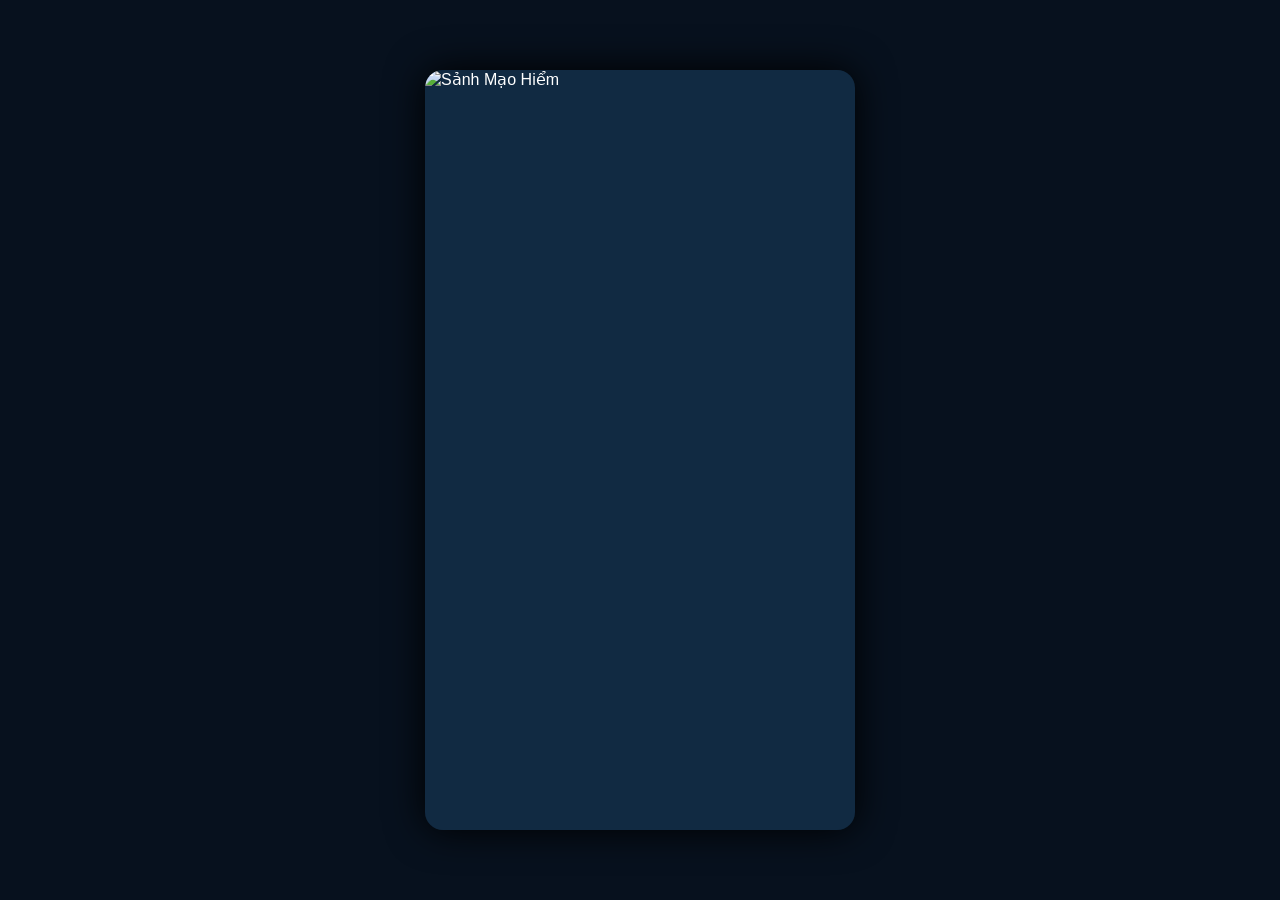
==== index.html @ a499a741 "Add files via upload" ====
<!doctype html>
<html lang="vi">
<head>
  <meta charset="UTF-8">
  <meta name="viewport" content="width=device-width, initial-scale=1.0, maximum-scale=1.0">
  <title>Hero Vanguard - Sáu Hồi Phiêu Lưu</title>
  <link rel="stylesheet" href="style.css">
</head>
<body>
  <main class="game-shell" aria-label="Hero Vanguard">
    <section class="lobby screen-view" id="lobby" aria-label="Sảnh chính">
      <img class="lobby-art" id="lobbyImage" alt="">
      <div class="lobby-hotspots" id="lobbyHotspots"></div>

      <header class="lobby-topbar">
        <button class="lobby-menu" type="button" aria-label="Mở menu"><i></i><i></i><i></i></button>
        <div class="resource-chip energy"><b>ϟ</b><span><strong>28/30</strong><small>21:18</small></span><em>+</em></div>
        <div class="resource-chip crystal"><b>◆</b><strong>100</strong><em>+</em></div>
        <div class="resource-chip gold"><b>●</b><strong>89</strong><em>+</em></div>
        <div class="resource-chip gem"><b>♦</b><strong>0</strong><em>+</em></div>
      </header>

      <aside class="lobby-progress" id="lobbyProgress">
        <small>HÀNH TRÌNH HIỆN TẠI</small>
        <strong id="lobbyAct">Hồi 0</strong>
        <span id="lobbyStatus">Ngày 1 · LV.1 · HP 380/380</span>
      </aside>

      <section class="formation-editor" id="formationEditor" aria-label="Chỉnh sửa đội hình" hidden></section>

      <nav class="lobby-nav" aria-label="Điều hướng sảnh">
        <button type="button" data-route="inventory" aria-label="Trang Bị"><b>▣</b><span>Trang Bị</span></button>
        <button type="button" data-route="formation" aria-label="Đội Hình"><b>♟</b><span>Đội Hình</span></button>
        <button type="button" data-route="adventure" aria-label="Mạo Hiểm"><b>⚔</b><span>Mạo Hiểm</span></button>
        <button type="button" data-route="skills" aria-label="Kỹ Năng"><b>✦</b><span>Kỹ Năng</span></button>
        <button type="button" data-route="guild" aria-label="Công Hội"><b>⚑</b><span>Công Hội</span></button>
      </nav>

      <div class="lobby-toast" id="lobbyToast" role="status" aria-live="polite" hidden></div>
    </section>

    <section class="game screen-view" id="game" hidden>
      <button class="return-lobby" id="returnLobby" type="button" aria-label="Quay về sảnh">‹</button>
      <header class="top-hud">
        <div class="day-track">
          <span>Ngày</span><strong id="dayTop">1</strong>
          <div class="track-line"><i id="dayProgress"></i></div>
          <span class="boss-mark">◆</span>
        </div>
        <div class="act-title" id="actLabel">Hồi 0: Ngoại Ô Làng Gió Nhẹ</div>
      </header>

      <section class="battlefield" aria-label="Chiến trường">
        <div class="enemy-hud" id="enemyHud" hidden>
          <strong>Chuột đồng khổng lồ</strong>
          <div class="health-bar enemy-bar"><i id="enemyHpBar"></i></div>
          <span id="enemyHpText">520 / 520</span>
        </div>

        <div class="party" id="party">
          <div class="fighter tarot" data-member="tarot" data-name="Tarot" hidden>
            <span class="shadow"></span><img src="Assest/characters/Tarot/Tarot.png-transparent.png" alt="Tarot"><span class="effect slash-effect"></span>
          </div>
          <div class="fighter freeran" data-member="freeran" data-name="Frieran" hidden>
            <span class="shadow"></span><img src="Assest/characters/Freeran/freeran-transparent-fixed.png" alt="Frieran"><span class="effect magic-effect"></span>
          </div>
          <div class="fighter elaine" data-member="elaine" data-name="Elaine" hidden>
            <span class="shadow"></span><img src="Assest/characters/Elaine/Elaine-transparent-fixed.png" alt="Elaine"><span class="effect magic-effect"></span>
          </div>
          <div class="fighter mici" data-member="mici" data-name="Mici" data-fighter="mici">
            <span class="shadow"></span><img alt="Mici"><span class="effect slash-effect"></span>
          </div>
        </div>

        <div class="npc elder" id="elder">
          <span class="shadow"></span>
          <div class="elder-sprite">
            <i class="elder-hair"></i><i class="elder-face"></i><i class="elder-body"></i><i class="elder-staff"></i>
          </div>
          <strong>Trưởng làng</strong>
        </div>

        <div class="enemy" id="enemy" hidden>
          <span class="shadow"></span>
          <img id="enemyImage" alt="" hidden>
          <div class="enemy-placeholder" id="enemyPlaceholder" aria-label="Kẻ địch">
            <span class="ear left"></span><span class="ear right"></span>
            <span class="face"><i></i><i></i><b></b></span>
            <span class="body"></span><span class="tail"></span>
          </div>
        </div>

        <section class="dialogue-box" id="dialogueBox" hidden>
          <div class="dialogue-speaker" id="dialogueSpeaker">Trưởng làng</div>
          <p id="dialogueText"></p>
          <div class="dialogue-actions">
            <button class="dialogue-skip" id="dialogueSkip" type="button">Bỏ qua</button>
            <button id="dialogueNext" type="button">Tiếp theo</button>
          </div>
        </section>
      </section>

      <section class="level-up-box" id="levelUpBox" hidden>
        <strong class="level-up-title">Tăng Cấp Tổ Đội</strong>
        <p id="levelUpText">Bắt buộc chọn một trong ba nâng cấp.</p>
        <div class="upgrade-options" id="upgradeOptions"></div>
      </section>

      <section class="level-up-box revive-box" id="reviveBox" hidden>
        <strong class="level-up-title">Tổ Đội Đã Thất Bại</strong>
        <p>Chọn một đánh đổi để hồi sinh với 100% HP và tiếp tục trận đấu.</p>
        <div class="upgrade-options" id="reviveOptions"></div>
      </section>

      <section class="bottom-hud">
        <div class="stats-panel">
          <div class="stat exp-stat"><span class="exp-icon">EXP</span><span class="level-copy"><strong id="partyLevel">LV.1</strong><small id="partyExp">0 / 80</small></span></div>
          <div class="stat hp-stat"><span class="stat-icon">♥</span><span><small>HP</small><strong id="partyHpText">380 / 380</strong></span></div>
          <div class="stat"><span class="stat-icon sword">◆</span><span><small>Công</small><strong id="attackText">107</strong></span></div>
          <div class="stat"><span class="stat-icon shield">◆</span><span><small>Thủ</small><strong id="defenseText">25</strong></span></div>
        </div>

        <div class="buff-panel">
          <span class="buff-icon">◆</span>
          <span class="quest-copy"><small id="questTitle">Nguồn Lương Thực Bị Cắt Đứt</small><strong id="objectiveText">Nhận nhiệm vụ cứu đoàn lương</strong></span>
          <span class="buff-spark">✦</span>
        </div>

        <div class="combat-card">
          <span class="day-tag">Ngày <b id="dayText">1</b></span>
          <p id="combatLog" aria-live="polite">Mici bắt đầu hành trình tại làng Breeze.</p>
        </div>

        <button class="next-day" id="nextDayButton" type="button"><span>Ngày Tiếp Theo</span></button>
      </section>
    </section>
  </main>
  <script src="game.js"></script>
</body>
</html>
---- style.css ----
:root {
  --screen-w: 430px;
  --screen-h: 760px;
  --ink: #08111c;
  --panel: rgba(13, 18, 25, 0.96);
  --ui-panel: #0a1522;
  --ui-panel-2: #111f2d;
  --ui-edge: #02070d;
  --ui-line: #526777;
  --ui-gold: #ffc43d;
  --ui-gold-dark: #9b5b08;
  --ui-blue: #36c4f2;
  --cream: #fff0c8;
  --green-1: #8cf137;
  --green-2: #35b815;
  --blue: #1889ec;
  --fighter-height: clamp(118px, 18vh, 142px);
}

* {
  box-sizing: border-box;
}

html,
body {
  width: 100%;
  min-height: 100%;
  margin: 0;
}

body {
  display: grid;
  place-items: center;
  min-height: 100vh;
  overflow: hidden;
  color: white;
  background: #07111e;
  font-family: "Arial Rounded MT Bold", "Trebuchet MS", Arial, sans-serif;
}

button {
  font: inherit;
}

.game-shell {
  position: relative;
  width: min(100vw, var(--screen-w));
  height: min(100vh, var(--screen-h));
  min-height: 600px;
  overflow: hidden;
  background: #06101b;
  box-shadow: 0 0 38px #000;
}

.screen-view {
  position: absolute;
  inset: 0;
  width: 100%;
  height: 100%;
  transition: opacity 0.24s ease, transform 0.24s ease;
}

.screen-view[hidden] {
  display: none;
}

.screen-view.is-leaving {
  opacity: 0;
  transform: scale(0.985);
}

.screen-view.is-entering {
  animation: screen-enter 0.28s ease both;
}

.lobby {
  z-index: 100;
  overflow: hidden;
  isolation: isolate;
  background: #112a42;
}

.lobby-art {
  display: block;
  width: 100%;
  height: 100%;
  object-fit: cover;
  user-select: none;
  -webkit-user-drag: none;
  transition: opacity 0.18s ease, transform 0.18s ease;
}

.lobby::before,
.lobby::after {
  content: "";
  position: absolute;
  z-index: 2;
  right: 0;
  left: 0;
  pointer-events: none;
}

.lobby::before {
  top: 0;
  height: 82px;
  border-bottom: 3px solid var(--ui-edge);
  background: linear-gradient(180deg, #101b28, #050b12);
  box-shadow: 0 5px 15px rgba(0, 0, 0, 0.42);
}

.lobby::after {
  bottom: 0;
  height: 98px;
  border-top: 3px solid var(--ui-edge);
  background: linear-gradient(180deg, #111d2a, #05090f);
  box-shadow: 0 -6px 18px rgba(0, 0, 0, 0.46);
}

.lobby-art.is-changing {
  opacity: 0.25;
  transform: scale(1.012);
}

.lobby-hotspots,
.lobby-nav {
  position: absolute;
  z-index: 3;
  inset: 0;
  pointer-events: none;
}

.lobby-topbar {
  position: absolute;
  z-index: 5;
  top: 0;
  right: 0;
  left: 0;
  display: grid;
  grid-template-columns: 48px 1.18fr 1fr 0.9fr 0.78fr;
  gap: 5px;
  height: 82px;
  align-items: center;
  padding: 12px 8px 10px;
}

.lobby-menu,
.resource-chip {
  height: 45px;
  border: 2px solid var(--ui-edge);
  border-radius: 11px;
  background: linear-gradient(180deg, var(--ui-panel-2), var(--ui-panel));
  box-shadow: inset 0 0 0 1px #364a5d, 0 3px 0 rgba(0, 0, 0, 0.55);
}

.lobby-menu {
  display: grid;
  place-content: center;
  gap: 4px;
  padding: 0;
}

.lobby-menu i {
  display: block;
  width: 22px;
  height: 4px;
  border-radius: 4px;
  background: #ffd17a;
  box-shadow: 0 1px #6d420b;
}

.resource-chip {
  display: flex;
  min-width: 0;
  align-items: center;
  justify-content: center;
  gap: 5px;
  padding: 4px 5px;
  color: white;
  text-shadow: 0 2px #000;
}

.resource-chip b {
  color: var(--ui-blue);
  font-size: 23px;
  line-height: 1;
}

.resource-chip.crystal b { color: #df35ff; }
.resource-chip.gold b { color: #ffad15; }
.resource-chip.gem b { color: #37ef72; }

.resource-chip span {
  display: grid;
  line-height: 1.05;
}

.resource-chip strong {
  font-size: 12px;
  white-space: nowrap;
}

.resource-chip small {
  color: #c7ff42;
  font-size: 8px;
}

.resource-chip em {
  color: #a8e917;
  font-size: 20px;
  font-style: normal;
  font-weight: 900;
}

.lobby-hotspot,
.lobby-nav button {
  position: absolute;
  cursor: pointer;
  border: 0;
  color: transparent;
  background: transparent;
  pointer-events: auto;
  -webkit-tap-highlight-color: transparent;
}

.lobby-hotspot:focus-visible,
.lobby-nav button:focus-visible {
  outline: 3px solid #ffe67b;
  outline-offset: -3px;
  border-radius: 12px;
  background: rgba(255, 230, 123, 0.12);
}

.lobby-nav button {
  z-index: 5;
  top: auto;
  bottom: 0;
  display: flex;
  height: 98px;
  flex-direction: column;
  align-items: center;
  justify-content: center;
  gap: 6px;
  width: 20%;
  border-right: 2px solid #02060b;
  border-radius: 0;
  color: #eef7ff;
  background: linear-gradient(180deg, #182635, #080e16);
  text-shadow: 0 2px #000;
  box-shadow: inset 0 1px #405264;
  transition: background 0.16s ease, transform 0.16s ease, color 0.16s ease;
}

.lobby-nav button b {
  display: grid;
  width: 44px;
  height: 44px;
  place-items: center;
  border: 2px solid #02060b;
  border-radius: 12px;
  color: #69ccff;
  background: linear-gradient(#2f4a63, #152333);
  box-shadow: inset 0 0 0 2px #60788d;
  font-size: 25px;
  line-height: 1;
}

.lobby-nav button span {
  font-size: 11px;
  font-weight: 800;
  white-space: nowrap;
}

.lobby-nav button[aria-current="page"] {
  color: #fff4c8;
  background: linear-gradient(180deg, #26384b, #0c1420);
  box-shadow: inset 0 3px var(--ui-gold), inset 0 0 0 2px #805212;
}

.lobby-nav button[aria-current="page"] b {
  border-color: #6a3d05;
  color: #fff2a5;
  background: linear-gradient(#7b4c13, #33210c);
  box-shadow: inset 0 0 0 2px var(--ui-gold);
  transform: translateY(-3px);
}

.lobby-nav button:active {
  transform: translateY(2px);
}

.lobby-nav button:nth-child(1) { left: 0; }
.lobby-nav button:nth-child(2) { left: 20%; }
.lobby-nav button:nth-child(3) { left: 40%; }
.lobby-nav button:nth-child(4) { left: 60%; }
.lobby-nav button:nth-child(5) { left: 80%; }

.lobby-progress {
  position: absolute;
  z-index: 4;
  top: 10.5%;
  left: 50%;
  width: 67%;
  min-height: 70px;
  padding: 11px 16px 9px;
  border: 3px solid var(--ui-edge);
  border-radius: 16px;
  color: #fff7db;
  background: linear-gradient(180deg, #172737, #09131e);
  text-align: center;
  text-shadow: 0 2px 2px #000;
  box-shadow: inset 0 0 0 2px var(--ui-gold-dark), 0 5px 15px rgba(0, 0, 0, 0.45);
  transform: translateX(-50%);
  pointer-events: none;
}

.lobby-progress::before,
.lobby-progress::after {
  content: "◆";
  position: absolute;
  top: 50%;
  color: var(--ui-gold);
  font-size: 16px;
  transform: translateY(-50%);
  text-shadow: 0 0 5px #ff8a00;
}

.lobby-progress::before { left: -10px; }
.lobby-progress::after { right: -10px; }

.lobby-progress small,
.lobby-progress strong,
.lobby-progress span {
  display: block;
}

.lobby-progress small {
  color: #ffd76c;
  font-size: 8px;
  letter-spacing: 1px;
}

.lobby-progress strong {
  margin: 3px 0;
  font-size: 16px;
}

.lobby-progress span {
  font-size: 11px;
}

.lobby[data-route="chapters"] .lobby-progress {
  top: 9.5%;
  width: 66%;
  min-height: 58px;
  padding: 8px 12px;
}

.lobby[data-route="chapters"] .lobby-progress small {
  display: none;
}

.lobby[data-route="chapters"] .lobby-progress strong {
  font-size: 12px;
}

.lobby[data-route="chapters"] .lobby-progress span {
  font-size: 9px;
}

.lobby-toast {
  position: absolute;
  z-index: 8;
  right: 8%;
  bottom: 15%;
  left: 8%;
  padding: 11px 15px;
  border: 2px solid #ffcf62;
  border-radius: 14px;
  color: #fff8df;
  background: rgba(9, 20, 34, 0.94);
  text-align: center;
  font-size: 13px;
  font-weight: 800;
  text-shadow: 0 1px #000;
  box-shadow: 0 5px 18px rgba(0, 0, 0, 0.38);
  animation: toast-in 0.2s ease both;
}

/*
 * PNG UI mode: the supplied artwork is the only visual layer.
 * Interactive controls remain as transparent hit areas.
 */
.lobby.use-ui-image::before,
.lobby.use-ui-image::after {
  display: none;
}

.lobby.use-ui-image .lobby-topbar {
  display: none;
}

.lobby.use-ui-image .lobby-progress {
  display: none;
  background: transparent;
  border: 0;
  box-shadow: none;
}

.lobby.use-ui-image .lobby-nav {
  z-index: 4;
}

.lobby.use-ui-image .lobby-nav button {
  top: 87.5%;
  bottom: 0;
  display: block;
  height: auto;
  padding: 0;
  border: 0;
  border-radius: 0;
  color: transparent;
  background: transparent;
  box-shadow: none;
  text-shadow: none;
  transform: none;
}

.lobby.use-ui-image .lobby-nav button b,
.lobby.use-ui-image .lobby-nav button span {
  display: none;
}

.lobby.use-ui-image .lobby-nav button[aria-current="page"],
.lobby.use-ui-image .lobby-nav button[aria-current="page"]:active,
.lobby.use-ui-image .lobby-nav button:active {
  border: 0;
  color: transparent;
  background: transparent;
  box-shadow: none;
  transform: none;
}

.lobby.use-ui-image .lobby-hotspot,
.lobby.use-ui-image .lobby-hotspot:active {
  border: 0;
  border-radius: 0;
  color: transparent;
  background: transparent;
  box-shadow: none;
}

.lobby.use-ui-image .lobby-toast {
  border: 0;
  color: white;
  background: transparent;
  box-shadow: none;
  text-shadow: 0 2px 3px #000, 0 0 6px #000;
}

.lobby.use-ui-image .lobby-hotspot:focus-visible,
.lobby.use-ui-image .lobby-nav button:focus-visible {
  outline: 2px solid rgba(255, 230, 123, 0.9);
  outline-offset: -3px;
  background: transparent;
}

.formation-editor {
  position: absolute;
  z-index: 7;
  inset: 0;
  pointer-events: none;
}

.formation-editor[hidden] {
  display: none;
}


.formation-edit-button {
  position: absolute;
  z-index: 2;
  top: 77%;
  left: 61%;
  width: 34%;
  height: 6.5%;
  cursor: pointer;
  border: 3px solid #050b12;
  border-radius: 9px;
  color: white;
  background: linear-gradient(#27a8ff, #0871ca);
  box-shadow: inset 0 0 0 2px #71d0ff, 0 3px 0 #031322;
  font-size: 12px;
  font-weight: 900;
  text-shadow: 0 2px #000;
  pointer-events: auto;
}

.formation-modal {
  position: absolute;
  z-index: 10;
  top: 13%;
  right: 2.5%;
  bottom: 12.5%;
  left: 2.5%;
  padding: 44px 12px 12px;
  border: 4px solid #070913;
  border-radius: 16px;
  color: white;
  background: #151124;
  box-shadow: inset 0 0 0 2px #594574, 0 10px 28px rgba(0, 0, 0, 0.75);
  pointer-events: auto;
}

.formation-modal h2 {
  position: absolute;
  top: 12px;
  left: 15px;
  margin: 0;
  color: #fff1bc;
  font-size: 17px;
  text-shadow: 0 2px #000;
}

.formation-close {
  position: absolute;
  top: 8px;
  right: 10px;
  padding: 7px 11px;
  border: 2px solid #071018;
  border-radius: 9px;
  color: white;
  background: #168fdf;
  font-size: 11px;
  font-weight: 900;
}

.formation-position-grid {
  display: grid;
  grid-template-columns: repeat(2, minmax(0, 1fr));
  gap: 9px;
  height: 58%;
}

.formation-position {
  position: relative;
  min-width: 0;
  overflow: hidden;
  border: 2px solid #6a587d;
  border-radius: 12px;
  background: #0b0a13;
  box-shadow: inset 0 0 12px rgba(118, 84, 145, 0.25);
  transition: border-color 0.15s ease, background 0.15s ease;
}

.formation-position > span {
  position: absolute;
  z-index: 2;
  top: 6px;
  right: 6px;
  left: 6px;
  color: #d7c9e4;
  font-size: 10px;
  font-weight: 900;
  text-align: center;
}

.formation-position.drag-over {
  border-color: #ffd85b;
  background: #272038;
}

.formation-member {
  position: relative;
  min-width: 0;
  height: 100%;
  cursor: grab;
  user-select: none;
}

.formation-member img {
  position: absolute;
  bottom: 15%;
  left: 50%;
  width: auto;
  height: 68%;
  max-width: none;
  transform: translateX(-50%);
  filter: drop-shadow(0 7px 5px rgba(0, 0, 0, 0.75));
}

.formation-member strong {
  position: absolute;
  right: 3px;
  bottom: 4px;
  left: 3px;
  font-size: 10px;
  text-align: center;
  text-shadow: 0 2px 3px #000;
}

.formation-roster {
  display: grid;
  grid-template-columns: repeat(4, 1fr);
  gap: 7px;
  height: 27%;
  margin-top: 10px;
  padding: 5px;
  border: 2px solid #443454;
  border-radius: 12px;
  background: #08070d;
}

.formation-roster .formation-member {
  border: 1px solid #4e405c;
  border-radius: 8px;
  background: #12101a;
}

.formation-roster .formation-member.is-assigned {
  opacity: 0.48;
}

.formation-modal > p {
  margin: 7px 2px 0;
  color: #cabed3;
  font-size: 9px;
  text-align: center;
}

.game {
  z-index: 1;
  overflow: hidden;
  isolation: isolate;
  background-color: #65c9f3;
  background-position: center top;
  background-repeat: no-repeat;
  background-size: cover;
}


.return-lobby {
  position: absolute;
  z-index: 80;
  top: 8px;
  left: 6px;
  display: grid;
  width: 45px;
  height: 45px;
  place-items: center;
  cursor: pointer;
  border: 3px solid var(--ui-edge);
  border-radius: 14px;
  color: #fff6d7;
  background: linear-gradient(180deg, #263b4e, #0b1723);
  box-shadow: inset 0 0 0 2px #5d7487, 0 4px 0 rgba(0, 0, 0, 0.5);
  font-size: 34px;
  font-weight: 900;
  line-height: 1;
  text-shadow: 0 2px #061322;
  transition: transform 0.12s ease, filter 0.12s ease;
}

.return-lobby:active {
  transform: translateY(2px);
}

.return-lobby:disabled {
  cursor: wait;
  opacity: 1;
  filter: grayscale(0.28);
}

.game::after {
  content: "";
  position: absolute;
  inset: 0;
  z-index: -1;
  pointer-events: none;
  background: linear-gradient(180deg, transparent 0 58%, rgba(5, 12, 23, 0.92) 74%);
}

.top-hud {
  position: absolute;
  z-index: 20;
  top: 16px;
  right: 22px;
  left: 70px;
  width: auto;
  text-align: center;
  text-shadow: 0 2px 0 #000;
}

.top-hud::before {
  display: none;
}

.day-track,
.act-title,
.stats-panel {
  border: 3px solid var(--ui-edge);
  box-shadow: inset 0 0 0 2px var(--ui-line), 0 4px 0 rgba(0, 0, 0, 0.38);
}

.day-track {
  display: flex;
  align-items: center;
  gap: 9px;
  height: 48px;
  padding: 0 13px;
  border-radius: 15px;
  background: linear-gradient(180deg, #162a3a, #091722);
  font-size: 18px;
}

.day-track strong {
  display: grid;
  width: 30px;
  height: 30px;
  place-items: center;
  border: 2px solid white;
  border-radius: 50%;
  background: #df6725;
}

.track-line {
  flex: 1;
  height: 9px;
  overflow: hidden;
  border: 2px solid #111;
  border-radius: 9px;
  background: #23313c;
}

.track-line i {
  display: block;
  width: 12%;
  height: 100%;
  background: linear-gradient(90deg, #ffd78f, #ff9844);
  transition: width 0.3s ease;
}

.boss-mark {
  color: #e778ff;
  font-size: 22px;
}

.act-title {
  margin-top: 6px;
  min-height: 43px;
  padding: 8px 10px;
  border-radius: 13px;
  background: linear-gradient(180deg, #162a3a, #091722);
  font-size: clamp(15px, 4.2vw, 20px);
}

.battlefield {
  position: absolute;
  z-index: 3;
  inset: 105px 0 284px;
}

.game.story-event .battlefield {
  z-index: 40;
}

.enemy-hud {
  position: absolute;
  z-index: 8;
  top: 42px;
  right: 17px;
  width: 142px;
  padding: 7px 10px 6px;
  border: 2px solid #04070b;
  border-radius: 11px;
  color: #fff3d6;
  background: rgba(15, 19, 25, 0.88);
  text-align: center;
  text-shadow: 0 2px #000;
  box-shadow: inset 0 0 0 1px #6c5a45;
}

.enemy-hud strong,
.enemy-hud span {
  display: block;
  font-size: 12px;
}

.health-bar {
  height: 10px;
  margin: 4px 0 2px;
  overflow: hidden;
  border: 2px solid #090909;
  border-radius: 8px;
  background: #310e16;
}

.health-bar i {
  display: block;
  width: 100%;
  height: 100%;
  background: linear-gradient(#ff6178, #e41642);
  transition: width 0.28s ease;
}

.fighter,
.enemy {
  position: absolute;
  width: calc(var(--fighter-height) * 0.82);
  height: var(--fighter-height);
  transform-origin: 50% 100%;
}

.game.story-event .enemy,
.game.story-event .enemy-hud {
  opacity: 0;
  pointer-events: none;
}

.game.companion-meeting .fighter.mici {
  left: 8%;
  bottom: 24%;
  transform: scale(0.82);
}

.game.companion-meeting .fighter.meeting-character {
  right: 8%;
  bottom: 24%;
  left: auto;
  z-index: 7;
  transform: scale(0.82);
  animation: npc-arrive 0.65s ease-out both, idle-bob 2.6s 0.65s ease-in-out infinite;
}

.game.companion-meeting .fighter.meeting-character.freeran {
  bottom: 24%;
}

.npc {
  position: absolute;
  z-index: 5;
  right: 13%;
  bottom: 24%;
  width: 92px;
  height: 132px;
  text-align: center;
  animation: enemy-idle 2.6s ease-in-out infinite;
}

.npc.npc-reveal {
  animation: npc-arrive 0.65s ease-out both, enemy-idle 2.6s 0.65s ease-in-out infinite;
}

.npc > strong {
  position: absolute;
  top: -13px;
  left: 50%;
  width: max-content;
  padding: 3px 8px;
  border: 2px solid #12100c;
  border-radius: 9px;
  color: #fff3c4;
  background: rgba(44, 30, 20, 0.9);
  font-size: 11px;
  text-shadow: 0 1px #000;
  transform: translateX(-50%);
}

.elder-sprite {
  position: absolute;
  z-index: 2;
  right: 7px;
  bottom: 5px;
  width: 78px;
  height: 112px;
  filter: hue-rotate(var(--npc-hue, 0deg)) drop-shadow(0 2px 1px rgba(0,0,0,.45));
  transition: filter 0.25s ease;
}

.elder-sprite i {
  position: absolute;
  display: block;
}

.elder-body {
  left: 17px;
  bottom: 0;
  width: 50px;
  height: 66px;
  border: 4px solid #432e22;
  border-radius: 42% 42% 15% 15%;
  background: #73513b;
}

.elder-face {
  z-index: 2;
  top: 22px;
  left: 20px;
  width: 45px;
  height: 39px;
  border: 4px solid #432e22;
  border-radius: 48%;
  background: #e7b986;
}

.elder-face::before,
.elder-face::after {
  content: "";
  position: absolute;
  top: 17px;
  width: 5px;
  height: 4px;
  border-radius: 50%;
  background: #30231c;
}

.elder-face::before { left: 10px; }
.elder-face::after { right: 10px; }

.elder-hair {
  z-index: 3;
  top: 6px;
  left: 13px;
  width: 58px;
  height: 43px;
  border: 4px solid #4b443d;
  border-radius: 54% 54% 40% 40%;
  background: #d8d2c4;
}

.elder-staff {
  z-index: 4;
  right: 3px;
  bottom: 0;
  width: 6px;
  height: 83px;
  border-radius: 5px;
  background: #704323;
  rotate: 7deg;
}

.elder-staff::before {
  content: "";
  position: absolute;
  top: -8px;
  left: -5px;
  width: 13px;
  height: 15px;
  border: 5px solid #704323;
  border-bottom: 0;
  border-radius: 50% 50% 0 0;
}

.dialogue-box {
  position: absolute;
  z-index: 50;
  right: 12px;
  bottom: 24px;
  left: 12px;
  min-height: 128px;
  padding: 31px 18px 42px;
  border: 4px solid #080b0e;
  border-radius: 15px;
  color: #17110b;
  background: linear-gradient(135deg, #fff8df, #ffe8b4);
  box-shadow: inset 0 0 0 2px #d89d52, 0 7px 18px rgba(0,0,0,.42);
}

.dialogue-box[hidden] {
  display: none;
}

.dialogue-speaker {
  position: absolute;
  top: -10px;
  left: 13px;
  padding: 6px 16px;
  border: 3px solid #15100d;
  border-radius: 9px;
  color: white;
  background: #6e472f;
  font-weight: 900;
  text-shadow: 0 2px #000;
}

.dialogue-box p {
  margin: 0;
  font-size: 16px;
  font-weight: 800;
  line-height: 1.35;
}

.dialogue-actions {
  position: absolute;
  right: 13px;
  bottom: 9px;
  display: flex;
  gap: 8px;
}

.dialogue-box button {
  padding: 6px 13px;
  border: 2px solid #173a10;
  border-radius: 16px;
  color: white;
  background: #45ba24;
  font-weight: 900;
  cursor: pointer;
}

.dialogue-box .dialogue-skip {
  border-color: #5d3b25;
  background: #8a6345;
}

.level-up-box {
  position: absolute;
  z-index: 80;
  top: auto;
  right: 12px;
  bottom: 118px;
  left: 12px;
  padding: 16px 14px 14px;
  border: 4px solid #080b0e;
  border-radius: 18px;
  color: #fff4d1;
  background:
    linear-gradient(120deg, rgba(36, 91, 131, 0.28), transparent 42%),
    linear-gradient(180deg, #15354d, #071421);
  box-shadow:
    inset 0 0 0 2px #72bee8,
    inset 0 -10px 18px rgba(0, 0, 0, 0.28),
    0 8px 22px rgba(0, 0, 0, 0.62);
  text-align: center;
}

.level-up-box::before {
  content: "";
  position: absolute;
  z-index: -1;
  inset: -100vh -20px;
  background: rgba(2, 9, 16, 0.34);
  pointer-events: none;
}

.level-up-box[hidden] {
  display: none;
}

.revive-box {
  border-color: #21090d;
  background: linear-gradient(180deg, #5d1722, #21080d);
  box-shadow: inset 0 0 0 2px #e86472, 0 8px 22px rgba(0, 0, 0, 0.72);
}

.revive-box .upgrade-option {
  background: linear-gradient(#d54a58, #8c1525);
  box-shadow: inset 0 0 0 2px #ff8a94, 0 3px 0 #31050b;
}

.revive-box .upgrade-options {
  grid-template-columns: repeat(2, 1fr);
}

.level-up-title {
  color: #fff29b;
  font-size: 20px;
  text-shadow: 0 2px #000;
}

.level-up-box p {
  margin: 5px 0 10px;
  font-size: 13px;
}

.upgrade-options {
  display: grid;
  grid-template-columns: repeat(3, 1fr);
  gap: 8px;
}

.upgrade-option {
  min-width: 0;
  min-height: 70px;
  padding: 8px 4px 7px;
  border: 3px solid #071018;
  border-radius: 12px;
  color: white;
  background: linear-gradient(#269cff, #086dcc);
  box-shadow: inset 0 0 0 2px #70c1ff, 0 3px 0 #03101c;
  font-weight: 900;
  font-size: clamp(13px, 3.5vw, 16px);
  text-shadow: 0 2px #000;
  cursor: pointer;
}

.upgrade-option small {
  display: block;
  margin-top: 5px;
  color: #dff3ff;
  font-size: 9px;
  line-height: 1.15;
}

.party.approaching .mici {
  animation: approach-elder 1.25s cubic-bezier(.22,.72,.25,1) both;
}

.fighter {
  z-index: var(--z, 4);
  left: 12%;
  bottom: 24%;
  transform: scale(var(--party-scale, 0.94));
  animation: idle-bob 2.6s cubic-bezier(.45, 0, .55, 1) infinite;
  animation-delay: var(--delay, 0s);
  transition: left 0.25s ease, bottom 0.25s ease, transform 0.25s ease;
}

.fighter img {
  position: absolute;
  z-index: 2;
  left: 50%;
  bottom: 6px;
  display: block;
  width: auto;
  height: 100%;
  max-width: none;
  transform: translateX(-50%);
  filter: drop-shadow(0 2px 1px rgba(0, 0, 0, 0.55));
}

.shadow {
  position: absolute;
  z-index: 1;
  bottom: 1px;
  left: 50%;
  width: 62%;
  height: 10%;
  transform: translateX(-50%);
  border-radius: 50%;
  background: radial-gradient(ellipse, rgba(17, 20, 18, 0.48) 0 38%, rgba(17, 20, 18, 0.24) 62%, transparent 76%);
  filter: blur(1.5px);
}

.tarot {
  --delay: -0.5s;
  --z: 2;
}

.freeran {
  --delay: -1.1s;
  --z: 3;
}

.elaine {
  --delay: -1.6s;
  --z: 4;
}

.mici {
  --z: 6;
}

.game[data-party-size="1"] .fighter {
  --party-scale: 0.94;
  left: 12%;
  bottom: 24%;
}

.game[data-party-size="2"] .fighter { --party-scale: 0.82; }
.game[data-party-size="3"] .fighter { --party-scale: 0.73; }
.game[data-party-size="4"] .fighter { --party-scale: 0.66; }

.fighter.party-position-left {
  left: 3%;
  bottom: 27%;
}

.fighter.party-position-right {
  left: 25%;
  bottom: 27%;
}

.fighter.party-position-top {
  left: 14%;
  bottom: 36%;
}

.fighter.party-position-bottom {
  left: 14%;
  bottom: 17%;
}

.game[data-party-size="2"] .enemy { transform: scale(0.88); }
.game[data-party-size="3"] .enemy { transform: scale(0.84); }
.game[data-party-size="4"] .enemy { transform: scale(0.8); }

.enemy {
  z-index: 5;
  right: 8%;
  bottom: 24%;
  transform: scale(0.92);
  animation: enemy-idle 2.45s cubic-bezier(.45, 0, .55, 1) infinite;
}

.enemy img {
  position: absolute;
  z-index: 2;
  bottom: 3px;
  width: 100%;
  height: 100%;
  object-fit: contain;
  object-position: center bottom;
  filter: drop-shadow(0 3px 2px rgba(12, 16, 18, 0.48));
}

.enemy > .shadow {
  bottom: 0;
  width: 66%;
  height: 9%;
  background: radial-gradient(ellipse, rgba(12, 16, 18, 0.5) 0 36%, rgba(12, 16, 18, 0.24) 62%, transparent 78%);
}

.enemy-placeholder {
  position: absolute;
  z-index: 2;
  right: 1px;
  bottom: 4px;
  width: 100px;
  height: 96px;
  filter: drop-shadow(0 2px 1px #152019);
}

.enemy-placeholder .body,
.enemy-placeholder .face {
  position: absolute;
  border: 4px solid #273527;
  background: #718569;
}

.enemy-placeholder .body {
  right: 6px;
  bottom: 2px;
  width: 72px;
  height: 52px;
  border-radius: 54% 47% 42% 45%;
}

.enemy-placeholder .face {
  left: 0;
  bottom: 22px;
  width: 56px;
  height: 51px;
  border-radius: 44% 48% 48% 42%;
}

.enemy-placeholder .ear {
  position: absolute;
  z-index: -1;
  top: 8px;
  width: 28px;
  height: 34px;
  border: 4px solid #273527;
  background: #718569;
  transform: rotate(20deg);
}

.enemy-placeholder .ear.left {
  left: 1px;
}

.enemy-placeholder .ear.right {
  left: 28px;
  transform: rotate(52deg);
}

.enemy-placeholder .face i {
  position: absolute;
  top: 19px;
  width: 7px;
  height: 8px;
  border-radius: 50%;
  background: #ffdc57;
}

.enemy-placeholder .face i:first-child {
  left: 12px;
}

.enemy-placeholder .face i:nth-child(2) {
  left: 34px;
}

.enemy-placeholder .face b {
  position: absolute;
  left: 22px;
  bottom: 7px;
  width: 11px;
  height: 8px;
  border-radius: 50%;
  background: #263226;
}

.enemy-placeholder .tail {
  position: absolute;
  z-index: -1;
  right: -7px;
  bottom: 33px;
  width: 35px;
  height: 18px;
  border: 4px solid #273527;
  border-left: 0;
  border-radius: 0 100% 0 0;
  background: #718569;
  transform: rotate(-28deg);
}

.effect {
  position: absolute;
  z-index: 12;
  pointer-events: none;
  opacity: 0;
}

.slash-effect {
  top: 34%;
  right: -32%;
  width: 60px;
  height: 50px;
  border-top: 7px solid #fff8b0;
  border-right: 4px solid #ffcf36;
  border-radius: 50%;
  transform: rotate(-28deg);
  filter: drop-shadow(0 0 6px #ff8a24);
}

.magic-effect {
  top: 40%;
  right: -10px;
  width: 22px;
  height: 22px;
  border-radius: 50%;
  background: #7ee8ff;
  box-shadow: 0 0 4px white, 0 0 16px #47aaff;
}

.card-effect {
  top: 28%;
  right: 0;
  display: grid;
  width: 25px;
  height: 34px;
  place-items: center;
  border: 2px solid #fff;
  border-radius: 4px;
  color: white;
  background: #4868c9;
  box-shadow: 0 0 13px #b7d7ff;
}

.heal-effect {
  top: 25%;
  right: 0;
  color: #caff7b;
  font-size: 31px;
  text-shadow: 0 0 8px #4dff58;
}

.bottom-hud {
  position: absolute;
  z-index: 30;
  right: 8px;
  bottom: 42px;
  left: 8px;
  .stats-panel {
  transform: translateY(28px);
}
  .buff-panel {
  transform: translateY(22px);
}
  .combat-card {
  transform: translateY(20px);
}
  .next-day {
  transform: translateY(22px);
}
}

.bottom-hud::before {
  content: "";
  position: absolute;
  z-index: -1;
  inset: -14px -8px -42px;
  border-top: 3px solid var(--ui-edge);
  background:
    radial-gradient(circle at 18% 30%, rgba(36, 56, 78, 0.2), transparent 26%),
    linear-gradient(180deg, #152331 0%, #07101a 100%);
  box-shadow: inset 0 2px #46596b, 0 -14px 25px rgba(7, 16, 29, 0.75);
}

.stats-panel {
  display: grid;
  grid-template-columns: 0.95fr 1.45fr 0.8fr 1fr;
  min-height: 60px;
  overflow: hidden;
  border-radius: 17px;
  background: linear-gradient(180deg, #172533, #09121c);
}

.stat {
  display: flex;
  align-items: center;
  justify-content: center;
  gap: 6px;
  min-width: 0;
  padding: 6px 4px;
  border-right: 1px solid #2f3338;
  text-shadow: 0 2px #000;
}

.stat:last-child {
  border-right: 0;
}

.stat span:last-child {
  display: flex;
  min-width: 0;
  flex-direction: column;
}

.stat small {
  color: #ffe9bc;
  font-size: 11px;
}

.stat strong {
  overflow: hidden;
  font-size: clamp(12px, 3.2vw, 16px);
  white-space: nowrap;
}

.stat-icon {
  color: #ff3862;
  font-size: 27px;
  filter: drop-shadow(0 2px #49000d);
}

.stat-icon.sword {
  color: #d8ebff;
  transform: rotate(45deg);
}

.stat-icon.shield {
  color: #5aa6ff;
}

.exp-stat {
  gap: 5px;
  color: #7df45b;
}

.level-copy {
  display: flex;
  min-width: 0;
  flex-direction: column;
}

.level-copy small {
  color: #ffe9bc;
  font-size: 9px;
  white-space: nowrap;
}

.exp-icon {
  display: grid;
  width: 34px;
  height: 34px;
  place-items: center;
  border: 3px solid #b5f028;
  border-radius: 10px 10px 14px 14px;
  color: white;
  background: #071510;
  font-size: 11px;
  font-weight: 900;
  transform: rotate(2deg);
  box-shadow: inset 0 0 0 2px #287e20;
}

.buff-panel {
  position: relative;
  display: flex;
  align-items: center;
  min-height: 43px;
  margin: 7px 2px;
  padding: 7px 17px;
  overflow: hidden;
  border: 4px solid #070b10;
  border-radius: 11px;
  background:
    linear-gradient(100deg, transparent 45%, rgba(255,255,255,0.08) 46% 48%, transparent 49%),
    linear-gradient(#269cff, #076ac9);
  box-shadow: inset 0 0 0 2px #5ab5ff, 0 3px 0 rgba(0, 0, 0, 0.35);
  text-shadow: 0 2px #000;
}

.buff-icon {
  margin-right: 11px;
  color: #dbefff;
  font-size: 25px;
  transform: rotate(45deg);
  filter: drop-shadow(0 2px #74420b);
}

.buff-panel b {
  color: #fff229;
}

.quest-copy {
  display: flex;
  min-width: 0;
  flex: 1;
  flex-direction: column;
}

.quest-copy small {
  overflow: hidden;
  color: #d9efff;
  font-size: 9px;
  line-height: 1.1;
  text-overflow: ellipsis;
  white-space: nowrap;
}

.quest-copy strong {
  overflow: hidden;
  font-size: 13px;
  line-height: 1.2;
  text-overflow: ellipsis;
  white-space: nowrap;
}

.buff-spark {
  display: none;
}

.combat-card {
  position: relative;
  min-height: 90px;
  margin: 7px 2px;
  padding: 27px 17px 10px;
  border: 4px solid #090b0e;
  border-radius: 13px;
  color: #16120d;
  background: linear-gradient(135deg, #fff7dc, var(--cream));
  box-shadow: inset 0 0 0 2px #d8a35c, 0 4px 0 rgba(0, 0, 0, 0.35);
}

.combat-card::after {
  content: "〰";
  position: absolute;
  right: 15px;
  bottom: 3px;
  color: rgba(205, 148, 54, 0.25);
  font-size: 45px;
}

.combat-card p {
  position: relative;
  z-index: 1;
  margin: 0;
  font-size: clamp(14px, 3.8vw, 17px);
  font-weight: 800;
}

.day-tag {
  position: absolute;
  top: -5px;
  left: -4px;
  padding: 5px 17px;
  border: 3px solid #15100d;
  border-radius: 9px 9px 9px 0;
  color: white;
  background: #70472e;
  text-shadow: 0 2px #000;
}

.next-day {
  display: block;
  width: 60%;
  min-height: 60px;
  margin: 0 auto;
  padding: 8px 14px 11px;
  cursor: pointer;
  border: 5px solid #080b0d;
  border-radius: 35px;
  color: white;
  background: linear-gradient(var(--green-1), var(--green-2));
  box-shadow: inset 0 0 0 3px #a8ff5e, 0 6px 0 #0c3214;
  font-size: clamp(19px, 5.5vw, 27px);
  font-weight: 900;
  letter-spacing: -1px;
  text-shadow: 0 3px 0 #071b08, 2px 0 0 #071b08, -2px 0 0 #071b08;
  transition: transform 0.12s ease, filter 0.12s ease;
}

.next-day:active {
  transform: translateY(4px);
  box-shadow: inset 0 0 0 3px #a8ff5e, 0 2px 0 #0c3214;
}

.next-day:disabled {
  cursor: wait;
  filter: grayscale(0.45);
}

.party.walking .fighter {
  animation: walk-forward 0.52s cubic-bezier(.35, 0, .25, 1) 2;
}

.party.entering .fighter {
  animation: walk-in 0.75s cubic-bezier(.2,.75,.32,1) both;
  animation-delay: calc(var(--order, 0) * 80ms);
}

.party.victory .fighter {
  animation: victory-run 0.78s ease-in both;
  animation-delay: calc(var(--order, 0) * 55ms);
}

.tarot { --order: 0; }
.freeran { --order: 1; }
.elaine { --order: 2; }
.mici { --order: 3; }

.fighter.attacking {
  animation: attack-lunge 0.58s cubic-bezier(.22, .7, .25, 1);
}

.fighter.skill .effect {
  animation: effect-pop 0.58s ease-out;
}

.fighter.freeran.skill .magic-effect {
  animation: magic-shot 0.62s ease-in;
}

.enemy.hit {
  animation: hit-shake 0.46s cubic-bezier(.36, .07, .19, .97);
}

.enemy.attacking {
  animation: enemy-attack 0.72s cubic-bezier(.22, .7, .25, 1);
}

.fighter.hit {
  animation: hero-hit 0.36s cubic-bezier(.36, .07, .19, .97);
}

.enemy.defeated {
  animation: defeated 0.65s ease forwards;
}

.enemy.entering {
  animation: enemy-walk-in 0.75s cubic-bezier(.2,.75,.32,1) both;
}

@keyframes idle-bob {
  0%, 100% { translate: 0 0; }
  45% { translate: 0 -3px; }
  55% { translate: 0 -3px; }
}

@keyframes enemy-idle {
  0%, 100% { scale: 1 1; }
  50% { scale: 1.012 0.988; }
}

@keyframes walk-forward {
  0%, 100% { translate: 0 0; rotate: 0deg; }
  35% { translate: 15px -2px; rotate: 1.5deg; }
  70% { translate: 8px 0; rotate: -1.5deg; }
}

@keyframes walk-in {
  0% { translate: -105px 0; opacity: 0; }
  55% { opacity: 1; }
  72% { translate: 5px -3px; }
  100% { translate: 0 0; opacity: 1; }
}

@keyframes enemy-walk-in {
  0% { translate: 100px 0; opacity: 0; }
  70% { translate: -5px -2px; opacity: 1; }
  100% { translate: 0 0; opacity: 1; }
}

@keyframes enemy-attack {
  0%, 100% { translate: 0 0; }
  45% { translate: -42px -4px; scale: 1.08; }
  70% { translate: -25px 0; scale: 1.02; }
}

@keyframes npc-arrive {
  from { translate: 80px 0; opacity: 0; }
  to { translate: 0 0; opacity: 1; }
}

@keyframes victory-run {
  0% { translate: 0 0; opacity: 1; }
  35% { translate: 22px -4px; rotate: 3deg; }
  100% { translate: 118px 0; opacity: 0; }
}

@keyframes attack-lunge {
  0%, 100% { translate: 0 0; }
  42% { translate: 48px -2px; scale: 1.035; }
  62% { translate: 43px 0; scale: 1.02; }
}

@keyframes approach-elder {
  0% { translate: -75px 0; opacity: 0; }
  35% { opacity: 1; }
  75% { translate: 42px -2px; }
  100% { translate: 36px 0; opacity: 1; }
}

@keyframes hit-shake {
  0%, 100% { translate: 0 0; filter: none; }
  20% { translate: 8px 0; filter: brightness(2); }
  40% { translate: -8px 0; }
  60% { translate: 6px 0; }
  80% { translate: -4px 0; }
}

@keyframes hero-hit {
  0%, 100% { translate: 0 0; filter: none; }
  25% { translate: -7px 0; filter: brightness(1.7) saturate(.7); }
  50% { translate: 5px 0; }
  75% { translate: -3px 0; }
}

@keyframes effect-pop {
  0% { opacity: 0; scale: 0.4; rotate: -20deg; }
  35% { opacity: 1; scale: 1.2; }
  100% { opacity: 0; scale: 1.6; translate: 18px -8px; }
}

@keyframes magic-shot {
  0% { opacity: 0; translate: 0 0; scale: 0.4; }
  30% { opacity: 1; scale: 1.15; }
  100% { opacity: 0; translate: 180px -8px; scale: 0.8; }
}

@keyframes defeated {
  to { opacity: 0; translate: 24px 18px; rotate: 16deg; }
}

@keyframes screen-enter {
  from { opacity: 0; transform: scale(1.015); }
  to { opacity: 1; transform: scale(1); }
}

@keyframes toast-in {
  from { opacity: 0; translate: 0 8px; }
  to { opacity: 1; translate: 0 0; }
}

@media (max-height: 680px) {
  :root {
    --fighter-height: 112px;
  }

  .battlefield {
    bottom: 255px;
  }

  .stats-panel {
    min-height: 54px;
  }

  .combat-card {
    min-height: 61px;
    margin: 5px 2px;
  }

  .next-day {
    min-height: 46px;
  }

  .level-up-box {
    top: auto;
    bottom: 91px;
    padding-top: 12px;
  }

  .upgrade-option {
    min-height: 60px;
  }
}

@media (min-width: 431px) {
  .game-shell {
    border-radius: 18px;
    overflow: hidden;
  }
}

@media (prefers-reduced-motion: reduce) {
  *,
  *::before,
  *::after {
    animation-duration: 0.01ms !important;
    animation-iteration-count: 1 !important;
  }
}
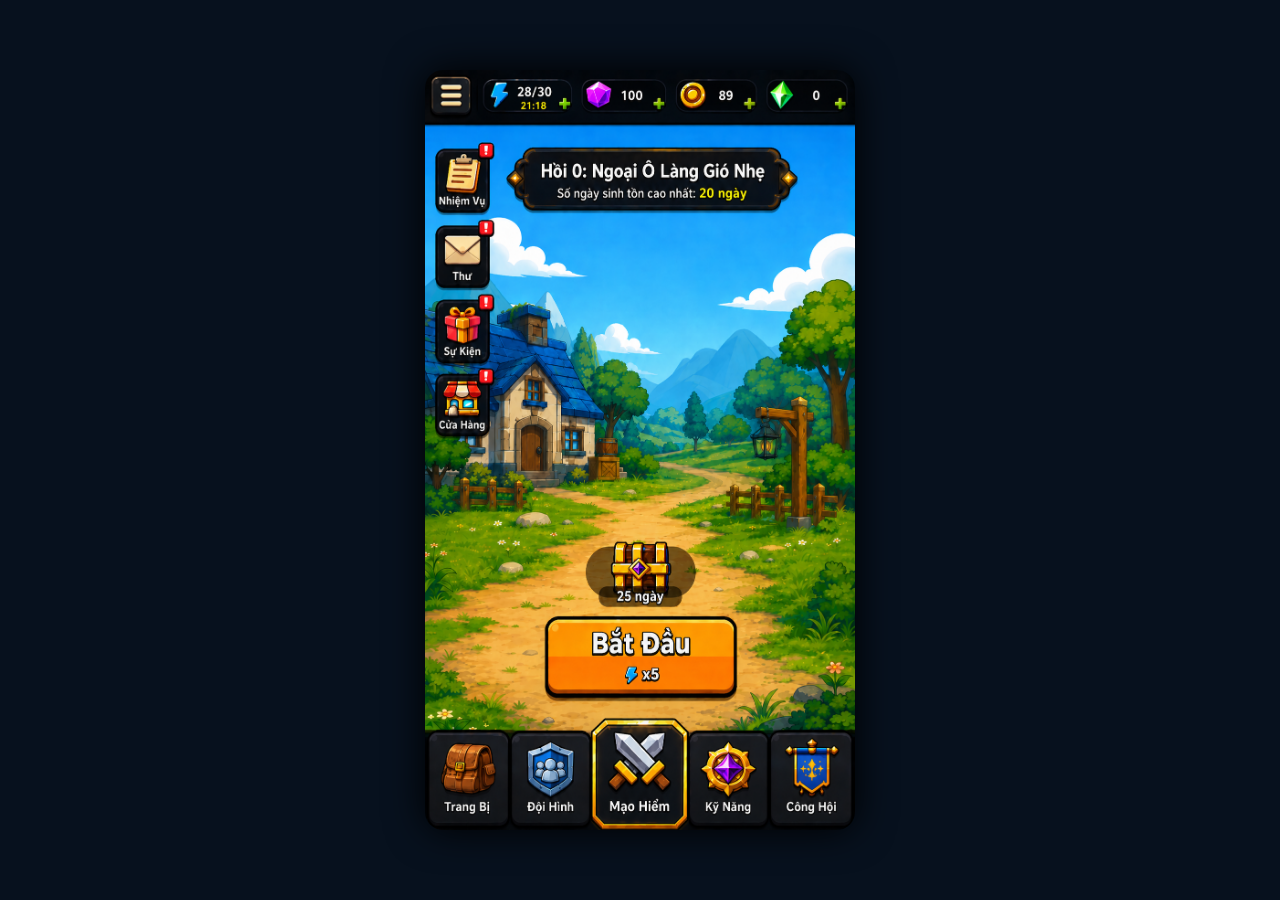
==== commit 53a3c5de: "init" ====
--- a/index.html
+++ b/index.html
@@ -113,6 +113,8 @@
       </section>
 
       <section class="bottom-hud">
+        <div class="skill-energy-panel" id="skillEnergyPanel" hidden></div>
+
         <div class="stats-panel">
           <div class="stat exp-stat"><span class="exp-icon">EXP</span><span class="level-copy"><strong id="partyLevel">LV.1</strong><small id="partyExp">0 / 80</small></span></div>
           <div class="stat hp-stat"><span class="stat-icon">♥</span><span><small>HP</small><strong id="partyHpText">380 / 380</strong></span></div>
--- a/style.css
+++ b/style.css
@@ -1371,18 +1371,6 @@
   right: 8px;
   bottom: 42px;
   left: 8px;
-  .stats-panel {
-  transform: translateY(28px);
-}
-  .buff-panel {
-  transform: translateY(22px);
-}
-  .combat-card {
-  transform: translateY(20px);
-}
-  .next-day {
-  transform: translateY(22px);
-}
 }
 
 .bottom-hud::before {
@@ -1395,6 +1383,89 @@
     radial-gradient(circle at 18% 30%, rgba(36, 56, 78, 0.2), transparent 26%),
     linear-gradient(180deg, #152331 0%, #07101a 100%);
   box-shadow: inset 0 2px #46596b, 0 -14px 25px rgba(7, 16, 29, 0.75);
+}
+
+.skill-energy-panel {
+  display: grid;
+  grid-template-columns: repeat(var(--energy-count, 3), minmax(0, 1fr));
+  gap: 8px;
+  margin: 0 2px 8px;
+}
+
+.skill-energy-panel[hidden] {
+  display: none;
+}
+
+.skill-energy-panel[data-count="1"] { --energy-count: 1; }
+.skill-energy-panel[data-count="2"] { --energy-count: 2; }
+.skill-energy-panel[data-count="3"] { --energy-count: 3; }
+
+.skill-energy-card {
+  display: grid;
+  grid-template-columns: 36px minmax(0, 1fr);
+  align-items: center;
+  gap: 7px;
+  min-width: 0;
+  min-height: 48px;
+  padding: 5px 7px;
+  border: 3px solid var(--ui-edge);
+  border-radius: 10px;
+  color: #fff4d1;
+  background: linear-gradient(180deg, #172738, #09141f);
+  box-shadow: inset 0 0 0 1px #516b7e, 0 3px 0 rgba(0, 0, 0, 0.45);
+  text-align: left;
+  text-shadow: 0 2px #000;
+}
+
+.skill-energy-card:disabled {
+  opacity: 1;
+}
+
+.skill-energy-card img {
+  width: 32px;
+  height: 32px;
+  object-fit: contain;
+  object-position: center bottom;
+  filter: drop-shadow(0 2px 1px rgba(0, 0, 0, 0.65));
+}
+
+.skill-energy-copy {
+  display: grid;
+  min-width: 0;
+  gap: 1px;
+}
+
+.skill-energy-copy strong {
+  overflow: hidden;
+  color: #fff5cc;
+  font-size: 11px;
+  line-height: 1.05;
+  text-overflow: ellipsis;
+  white-space: nowrap;
+}
+
+.skill-energy-copy small {
+  color: #dcecff;
+  font-size: 8px;
+  line-height: 1;
+}
+
+.skill-energy-bar {
+  display: block;
+  height: 7px;
+  overflow: hidden;
+  border: 2px solid #02060b;
+  border-radius: 999px;
+  background: #132130;
+}
+
+.skill-energy-bar b {
+  display: block;
+  width: 0;
+  height: 100%;
+  border-radius: inherit;
+  background: linear-gradient(90deg, #7de8ff, #5aa6ff);
+  transition: width 0.2s ease;
 }
 
 .stats-panel {
